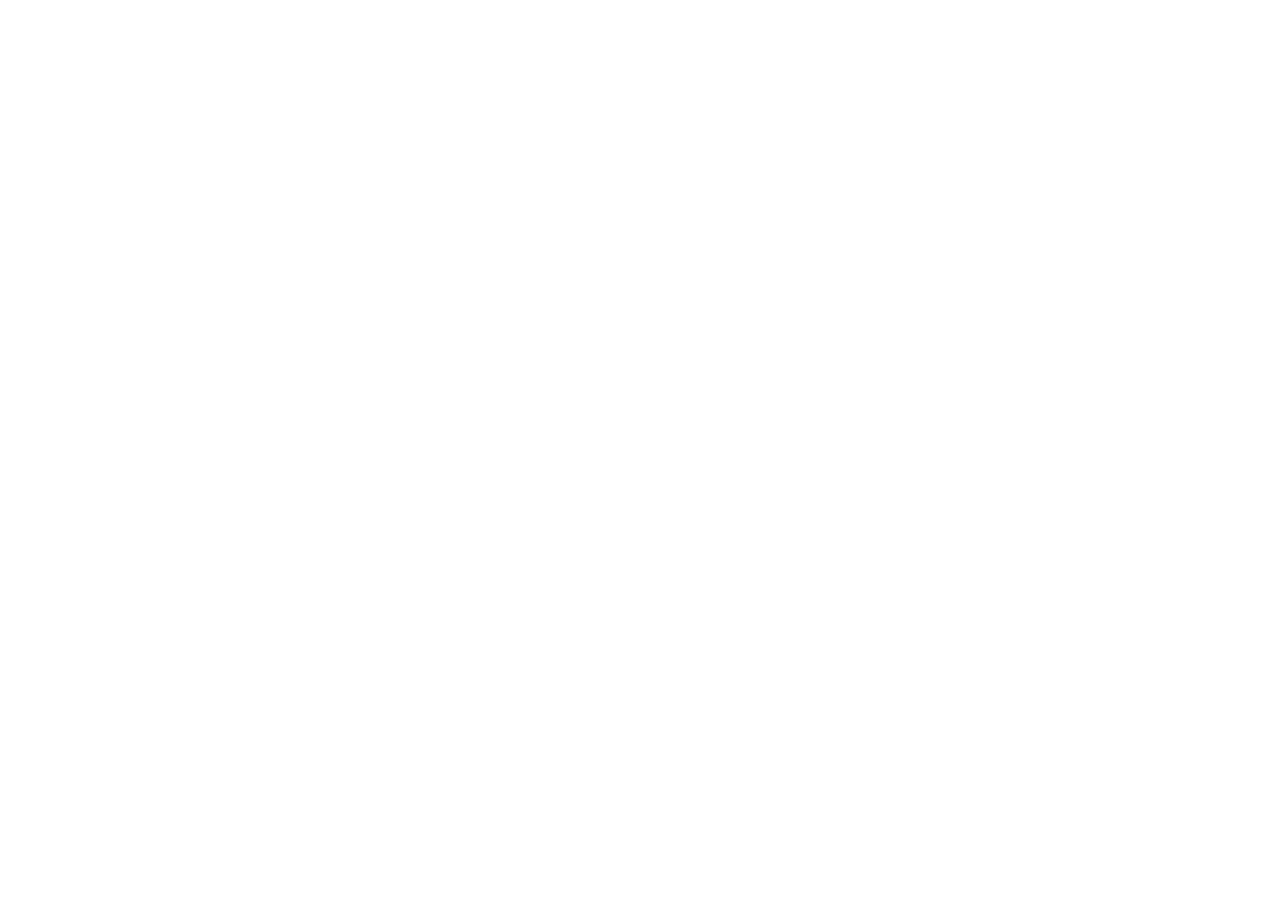
==== about.html @ c3130eba "add about.html" ====
<!DOCTYPE html>
<html lang="en">

<head>
    <meta charset="UTF-8">
    <meta name="viewport" content="width=device-width, initial-scale=1.0">
    <title>Document</title>
</head>

<body>

</body>

</html>
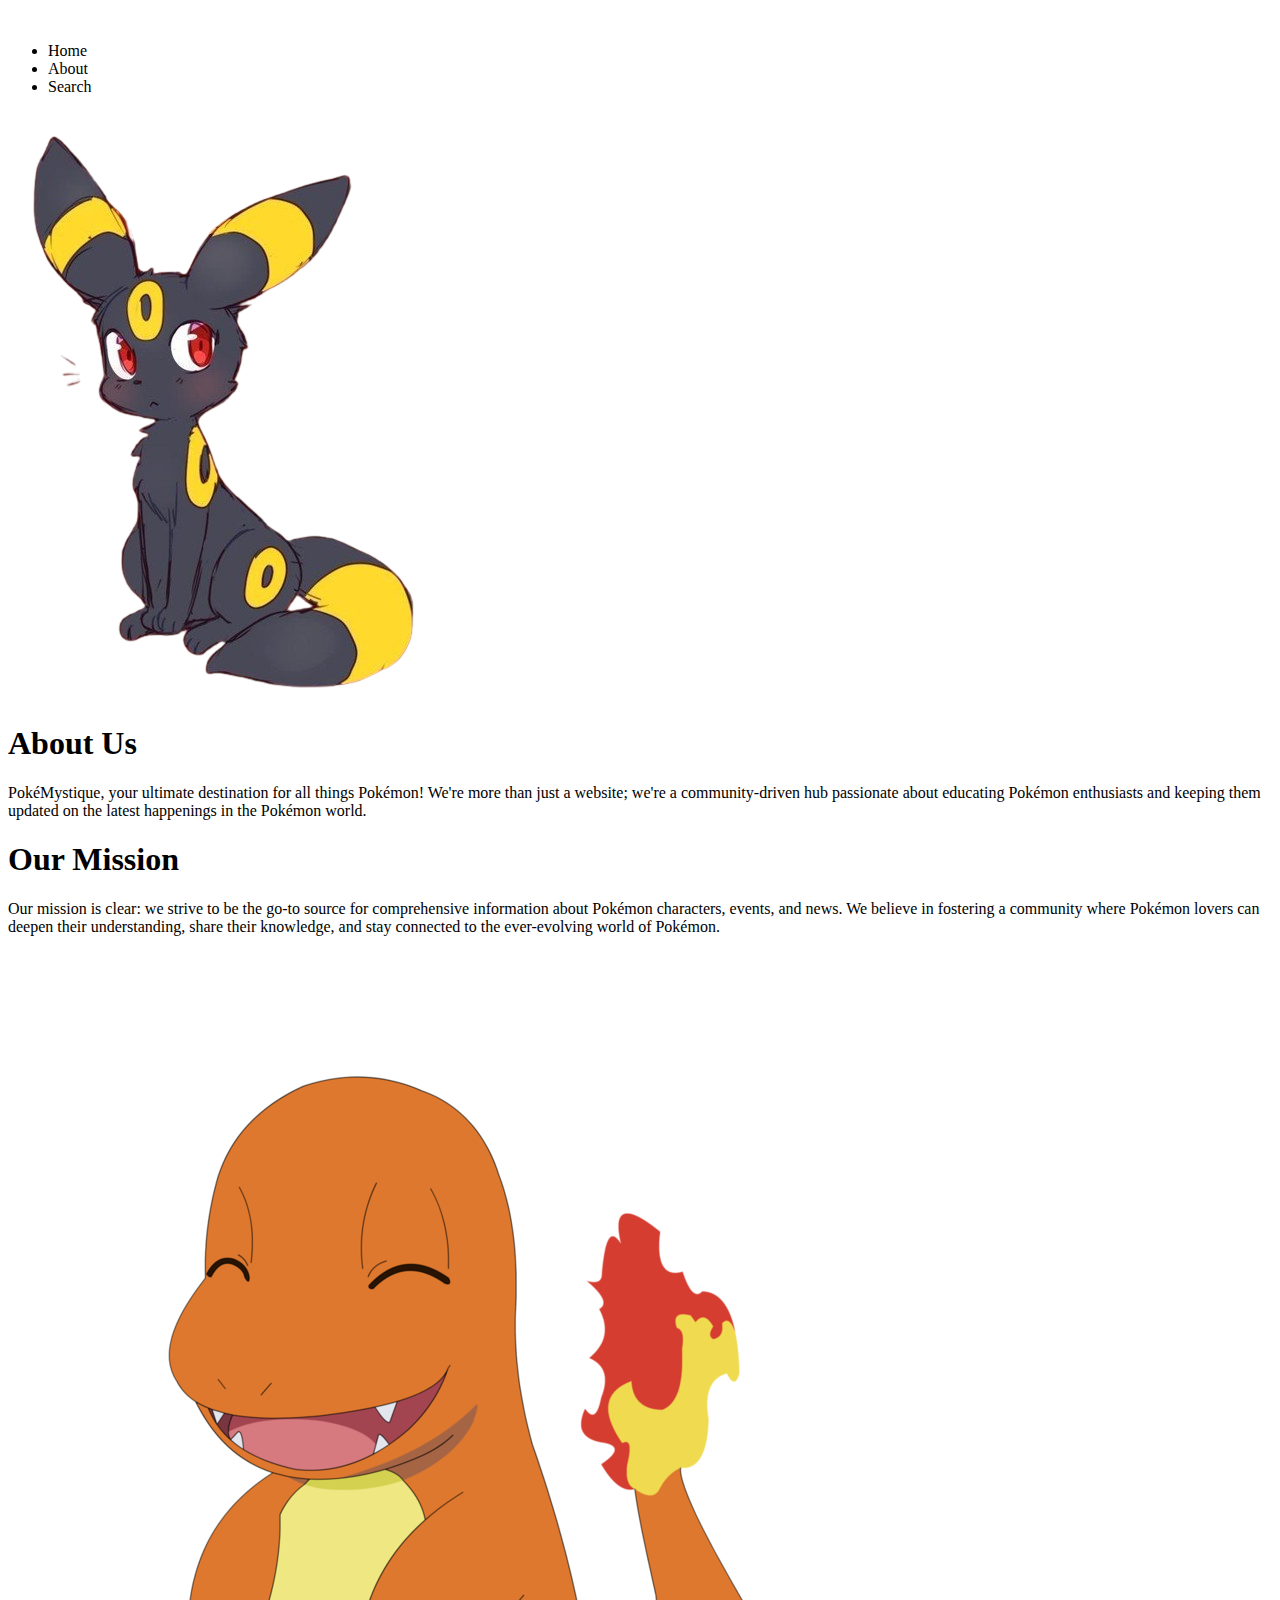
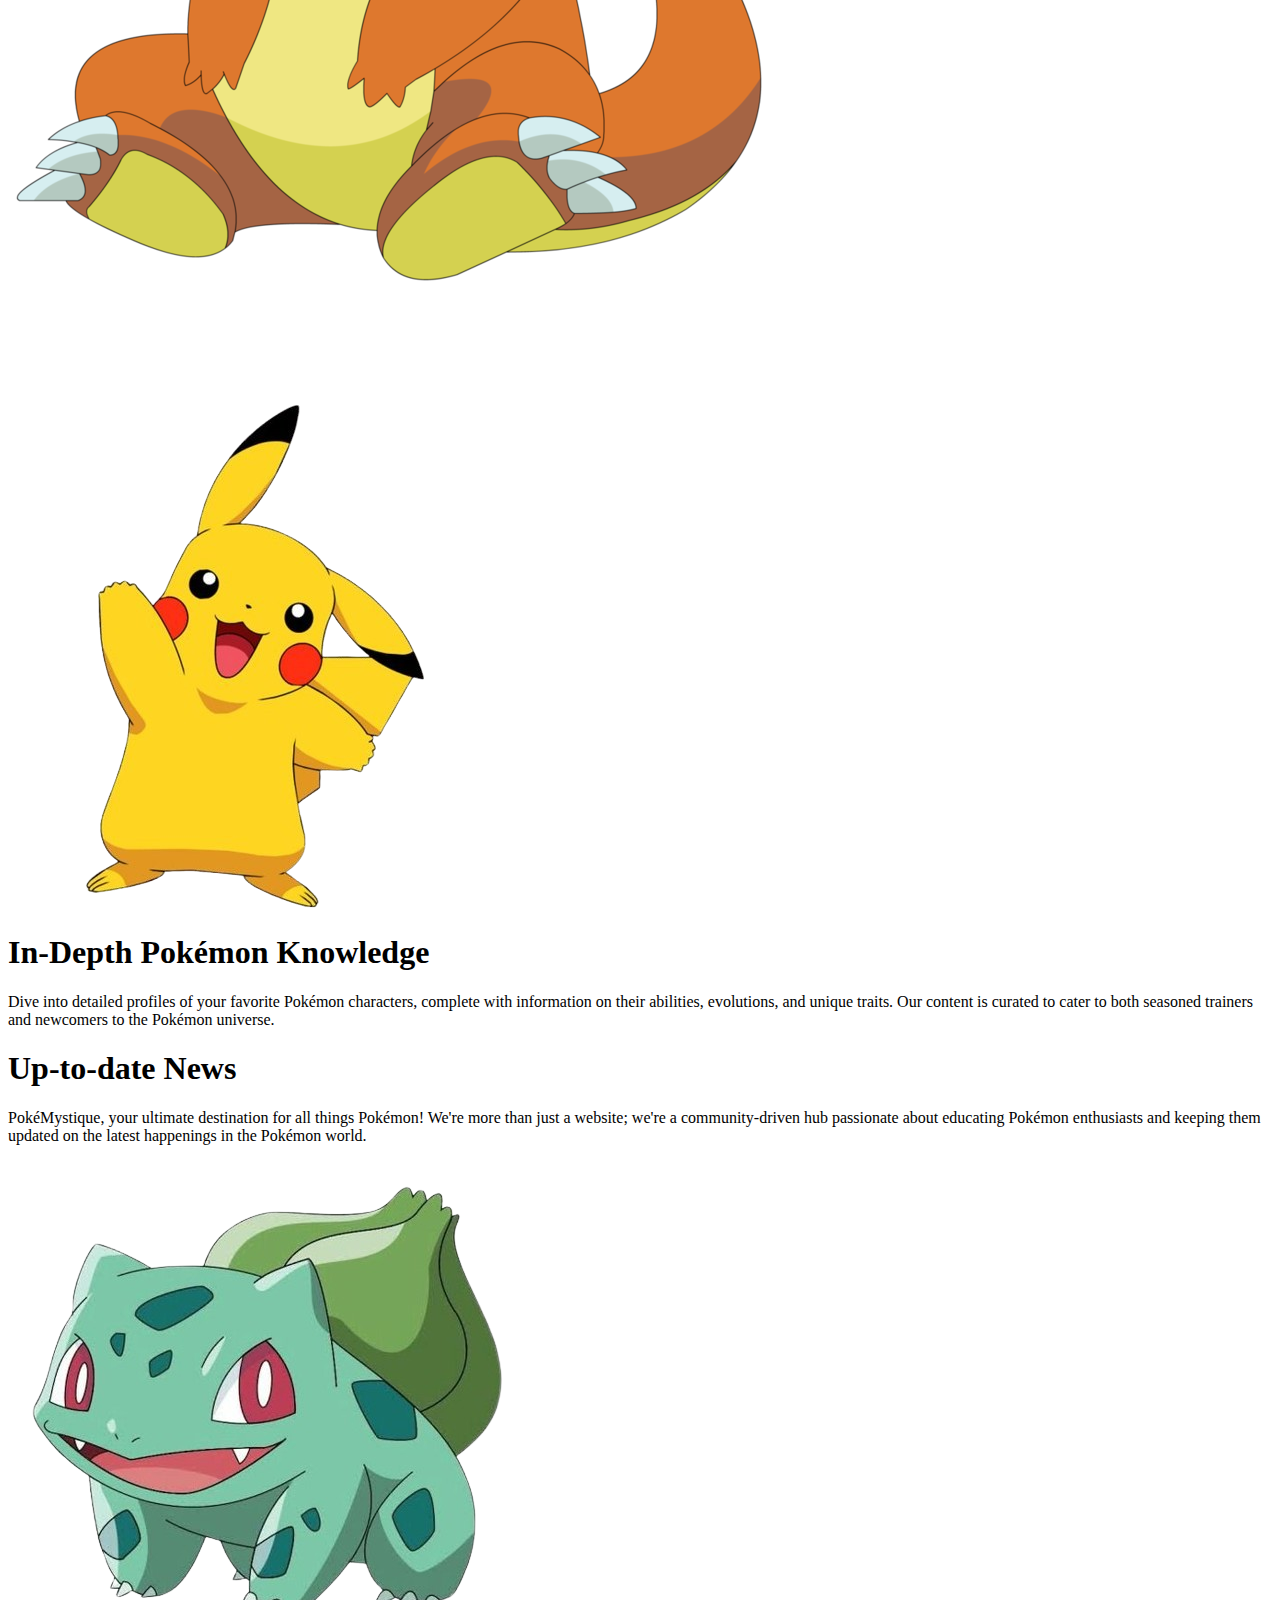
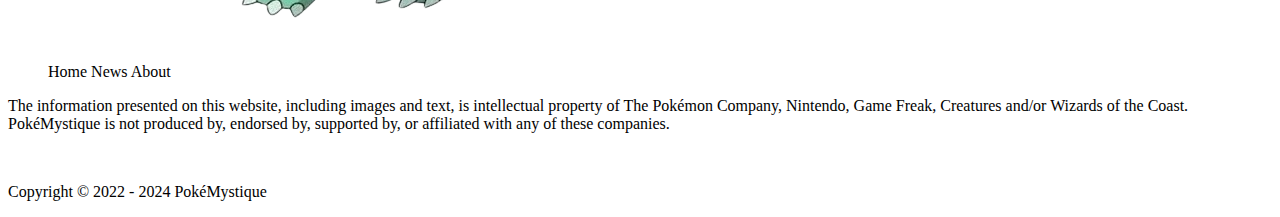
==== commit b77868df: "add about page rename imgs" ====
--- a/about.html
+++ b/about.html
@@ -4,10 +4,81 @@
 <head>
     <meta charset="UTF-8">
     <meta name="viewport" content="width=device-width, initial-scale=1.0">
-    <title>Document</title>
+    <title>About Us</title>
 </head>
 
 <body>
+    <nav class="nav-bar-section">
+        <div id="nav-bar-img-section"> <img id="nav-bar-img"></div>
+        <ul id="nav-bar-list-section">
+            <li class="nav-bar-list">Home</li>
+            <li class="nav-bar-list">About</li>
+            <li class="nav-bar-list">Search</li>
+        </ul>
+    </nav>
+
+    <div class="main-container">
+        <div class="main-about-us">
+            <div class="main-img">
+                <img src="./Assets/Umbreon3.png" alt="">
+            </div>
+            <div class="main-hero">
+                <h1 class="main-title">About Us</h1>
+                <p class="main-paragraph">PokéMystique, your ultimate destination for all things Pokémon! We're more
+                    than just a website; we're a community-driven hub passionate about educating Pokémon enthusiasts and
+                    keeping them updated on the latest happenings in the Pokémon world.</p>
+            </div>
+            <div class="main-about-us">
+
+                <div class="main-hero">
+                    <h1 class="main-title">Our Mission
+                    </h1>
+                    <p class="main-paragraph"> Our mission is clear: we strive to be the go-to source for comprehensive
+                        information about Pokémon characters, events, and news. We believe in fostering a community
+                        where Pokémon lovers can deepen their understanding, share their knowledge, and stay connected
+                        to the ever-evolving world of Pokémon.</p>
+                </div>
+                <div class="main-img"><img src="./Assets/dragon.png" alt=""></div>
+                <div class="main-about-us">
+                    <div class="main-img"><img src="./Assets/pikachu.png" alt=""></div>
+                    <div class="main-hero">
+                        <h1 class="main-title">In-Depth Pokémon Knowledge</h1>
+                        <p class="main-paragraph">Dive into detailed profiles of your favorite Pokémon characters,
+                            complete with information on their abilities, evolutions, and unique traits. Our content is
+                            curated to cater to both seasoned trainers and newcomers to the Pokémon universe.</p>
+                    </div>
+                    <div class="main-about-us">
+
+                        <div class="main-hero">
+                            <h1 class="main-title">Up-to-date News</h1>
+                            <p class="main-paragraph">PokéMystique, your ultimate destination for all things Pokémon!
+                                We're more than just a website; we're a community-driven hub passionate about educating
+                                Pokémon enthusiasts and keeping them updated on the latest happenings in the Pokémon
+                                world.</p>
+                        </div>
+                        <div class="main-img"><img src="./Assets/green.png" alt=""></div>
+
+                    </div>
+                </div>
+
+                <footer>
+                    <div id="footer-bar">
+                        <ul>
+                            <ls>Home</ls>
+                            <ls>News</ls>
+                            <ls>About</ls>
+                        </ul>
+                    </div>
+                    <div id="footer-p">
+                        <p>The information presented on this website, including images and text, is intellectual
+                            property of The Pokémon Company, Nintendo, Game Freak, Creatures and/or Wizards of the
+                            Coast. PokéMystique is not produced by, endorsed by, supported by, or affiliated with any of
+                            these companies.
+                        </p>
+                        <br>
+                        <p>Copyright © 2022 - 2024 PokéMystique</p>
+                    </div>
+                </footer>
 
 </body>
 
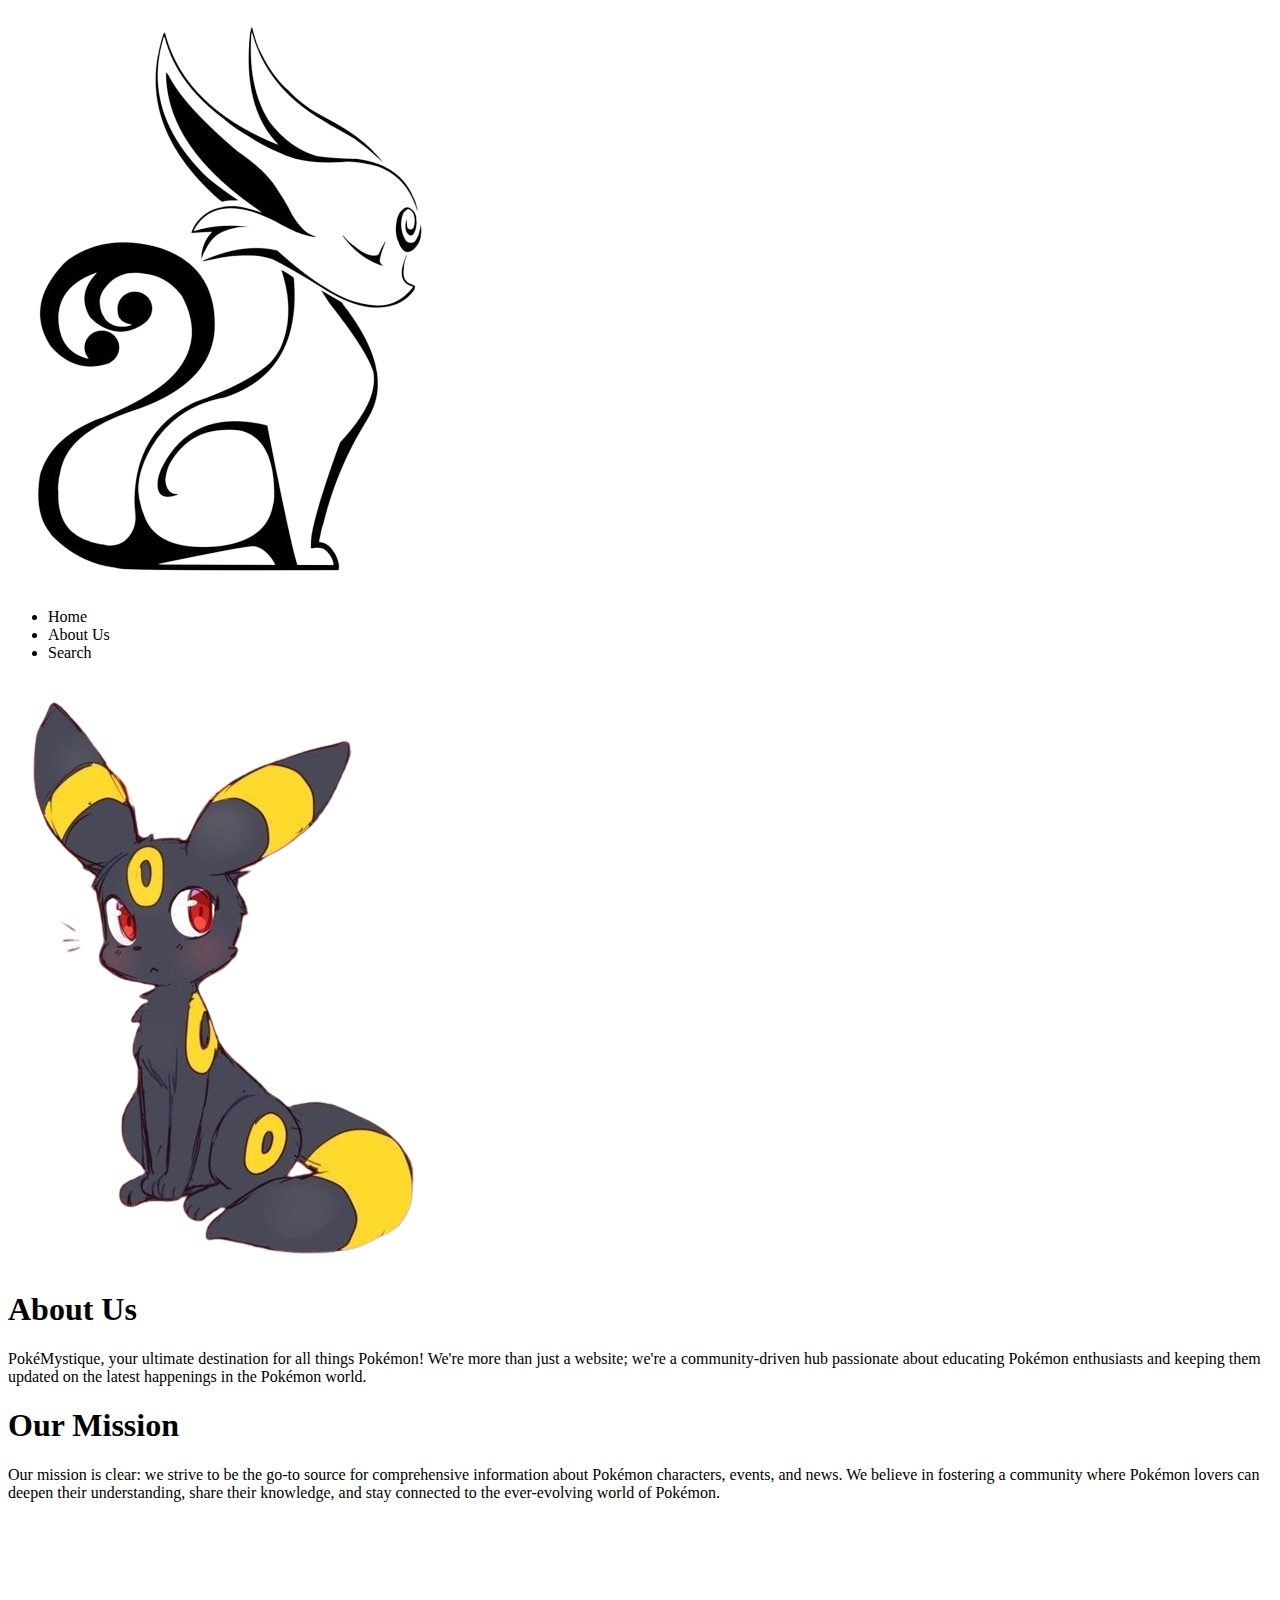
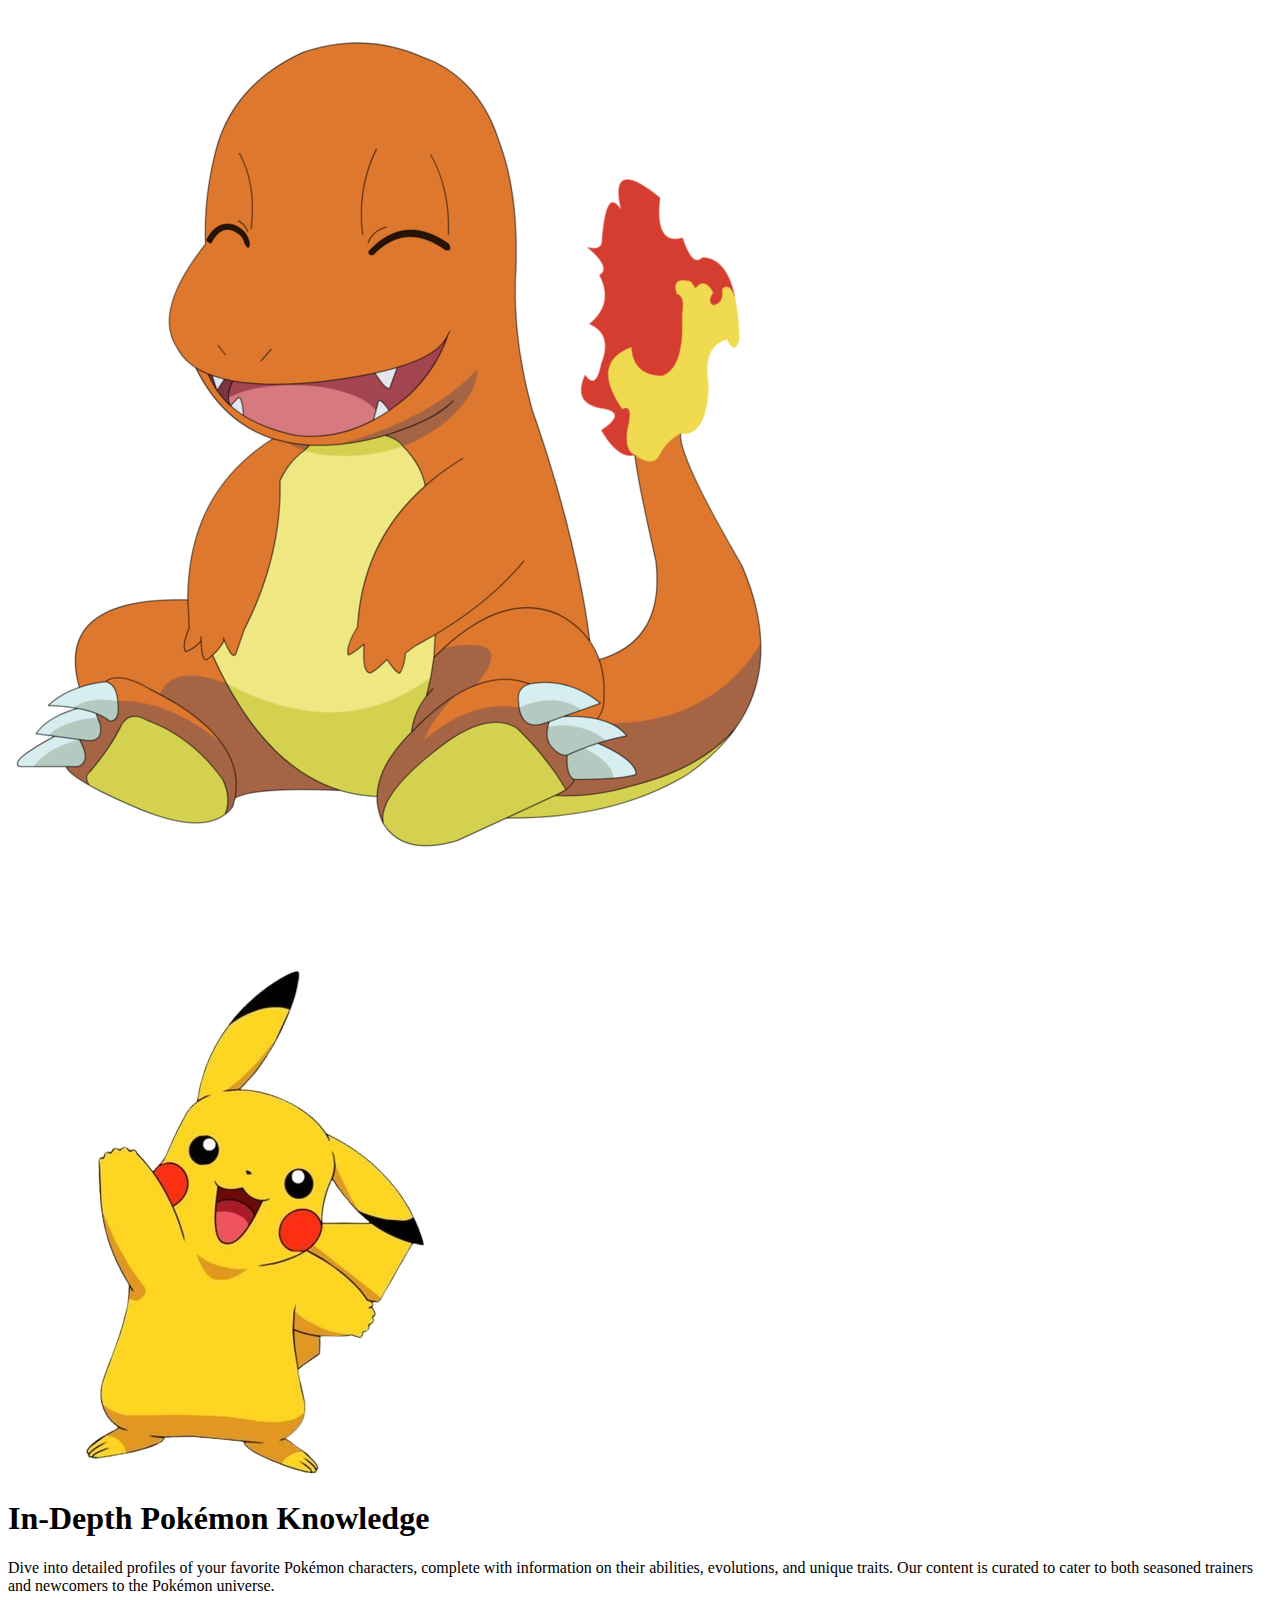
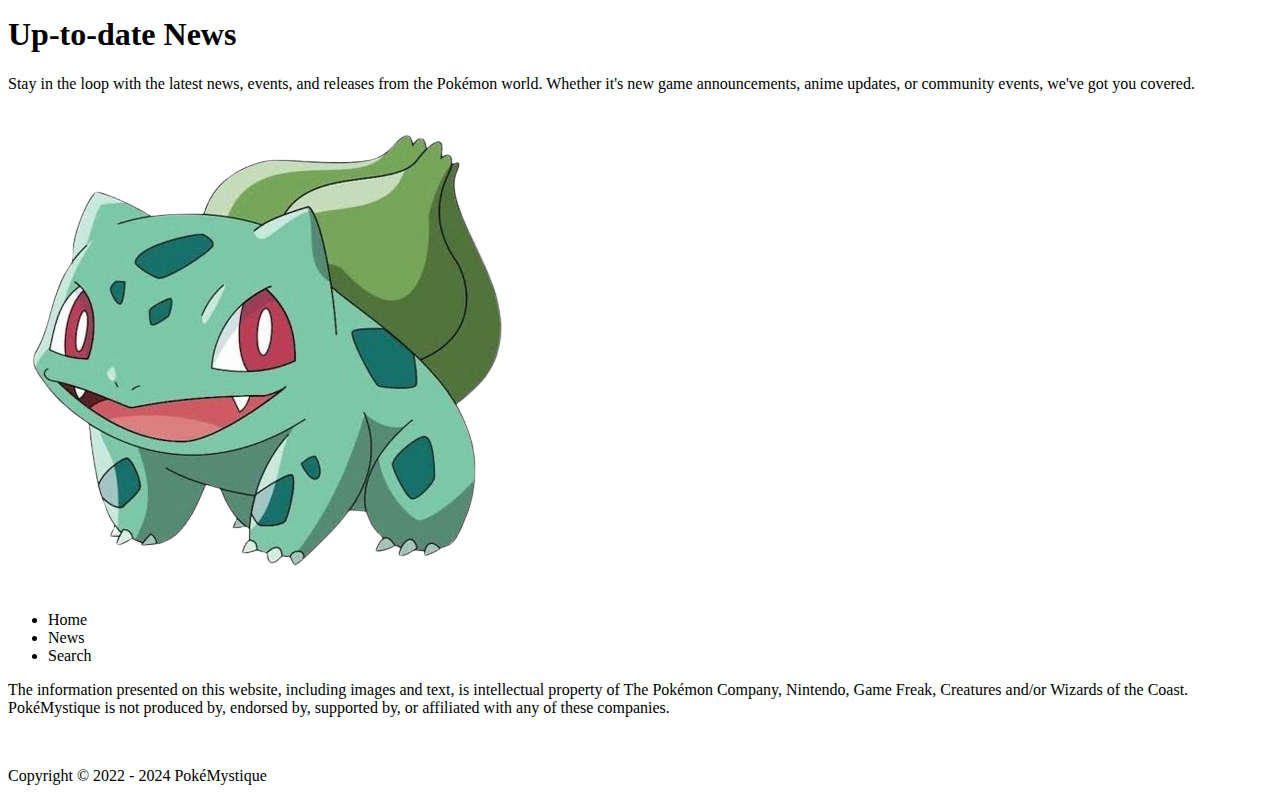
==== commit 4bef9e7c: "I modified the HTML page for About Us" ====
--- a/about.html
+++ b/about.html
@@ -1,85 +1,94 @@
 <!DOCTYPE html>
 <html lang="en">
-
 <head>
     <meta charset="UTF-8">
     <meta name="viewport" content="width=device-width, initial-scale=1.0">
-    <title>About Us</title>
+    <title>PokéMystique | About</title>
 </head>
-
 <body>
-    <nav class="nav-bar-section">
-        <div id="nav-bar-img-section"> <img id="nav-bar-img"></div>
-        <ul id="nav-bar-list-section">
-            <li class="nav-bar-list">Home</li>
-            <li class="nav-bar-list">About</li>
-            <li class="nav-bar-list">Search</li>
-        </ul>
-    </nav>
-
-    <div class="main-container">
-        <div class="main-about-us">
-            <div class="main-img">
-                <img src="./Assets/Umbreon3.png" alt="">
+    <div id="top-container">
+        <!-- NAV SECTION -->
+        <nav>
+            <div id="nav-bar-img">
+                <img src="./Assets/logo.png">
             </div>
-            <div class="main-hero">
-                <h1 class="main-title">About Us</h1>
-                <p class="main-paragraph">PokéMystique, your ultimate destination for all things Pokémon! We're more
+            <ul id="nav-bar-list">
+                <li class="nav-lists">Home</li>
+                <li class="nav-lists">About Us</li>
+                <li class="nav-lists">Search</li>
+            </ul>
+        </nav>
+        <!-- NAV SECTION -->
+        <!-- MAIN SECTION FOR THE ABOUT US PAGE -->
+        <!-- FIRST CARD -->
+        <div class="about-us-card">
+            <div class="about-us-div-img">
+                <img class="about-us-img" src="./Assets/Umbreon3.png">
+            </div>
+            <div class="about-us-description">
+                <h1 class="about-us-title">About Us</h1>
+                <p class="about-us-p">PokéMystique, your ultimate destination for all things Pokémon! We're more
                     than just a website; we're a community-driven hub passionate about educating Pokémon enthusiasts and
                     keeping them updated on the latest happenings in the Pokémon world.</p>
             </div>
-            <div class="main-about-us">
-
-                <div class="main-hero">
-                    <h1 class="main-title">Our Mission
-                    </h1>
-                    <p class="main-paragraph"> Our mission is clear: we strive to be the go-to source for comprehensive
-                        information about Pokémon characters, events, and news. We believe in fostering a community
-                        where Pokémon lovers can deepen their understanding, share their knowledge, and stay connected
-                        to the ever-evolving world of Pokémon.</p>
-                </div>
-                <div class="main-img"><img src="./Assets/dragon.png" alt=""></div>
-                <div class="main-about-us">
-                    <div class="main-img"><img src="./Assets/pikachu.png" alt=""></div>
-                    <div class="main-hero">
-                        <h1 class="main-title">In-Depth Pokémon Knowledge</h1>
-                        <p class="main-paragraph">Dive into detailed profiles of your favorite Pokémon characters,
-                            complete with information on their abilities, evolutions, and unique traits. Our content is
-                            curated to cater to both seasoned trainers and newcomers to the Pokémon universe.</p>
-                    </div>
-                    <div class="main-about-us">
-
-                        <div class="main-hero">
-                            <h1 class="main-title">Up-to-date News</h1>
-                            <p class="main-paragraph">PokéMystique, your ultimate destination for all things Pokémon!
-                                We're more than just a website; we're a community-driven hub passionate about educating
-                                Pokémon enthusiasts and keeping them updated on the latest happenings in the Pokémon
-                                world.</p>
-                        </div>
-                        <div class="main-img"><img src="./Assets/green.png" alt=""></div>
-
-                    </div>
-                </div>
-
-                <footer>
-                    <div id="footer-bar">
-                        <ul>
-                            <ls>Home</ls>
-                            <ls>News</ls>
-                            <ls>About</ls>
-                        </ul>
-                    </div>
-                    <div id="footer-p">
-                        <p>The information presented on this website, including images and text, is intellectual
-                            property of The Pokémon Company, Nintendo, Game Freak, Creatures and/or Wizards of the
-                            Coast. PokéMystique is not produced by, endorsed by, supported by, or affiliated with any of
-                            these companies.
-                        </p>
-                        <br>
-                        <p>Copyright © 2022 - 2024 PokéMystique</p>
-                    </div>
-                </footer>
-
+        </div>
+<!-- FIRST CARD -->
+<!-- SECOND CARD -->
+        <div class="about-us-card">
+            <div class="about-us-description">
+                <h1 class="about-us-title">Our Mission</h1>
+                <p class="about-us-p">Our mission is clear: we strive to be the go-to source for comprehensive
+                    information about Pokémon characters, events, and news. We believe in fostering a community
+                    where Pokémon lovers can deepen their understanding, share their knowledge, and stay connected
+                    to the ever-evolving world of Pokémon.</p>
+            </div>
+            <div class="about-us-div-img">
+                <img class="about-us-img" src="./Assets/dragon.png">
+            </div>
+        </div>
+<!-- SECOND CARD -->
+<!-- THIRD CARD -->
+        <div class="about-us-card">
+            <div class="about-us-div-img">
+                <img class="about-us-img" src="./Assets/pikachu.png">
+            </div>
+            <div class="about-us-description">
+                <h1 class="about-us-title">In-Depth Pokémon Knowledge</h1>
+                <p class="about-us-p">Dive into detailed profiles of your favorite Pokémon characters,
+                    complete with information on their abilities, evolutions, and unique traits. Our content is
+                    curated to cater to both seasoned trainers and newcomers to the Pokémon universe.</p>
+            </div>
+        </div>
+<!-- THIRD CARD -->
+<!-- FOURTH CARD -->
+        <div class="about-us-card">
+            <div class="about-us-description">
+                <h1 class="about-us-title">Up-to-date News</h1>
+                <p class="about-us-p">Stay in the loop with the latest news, events, and releases from the Pokémon world. 
+                    Whether it's new game announcements, anime updates, or community events, we've got you covered.</p>
+            </div>
+            <div class="about-us-div-img">
+                <img class="about-us-img" src="./Assets/green.png">
+            </div>
+        </div>
+        <!-- FOURTH CARD -->
+    </div>
+    <footer>
+        <div id="footer-nav-div">
+            <ul id="footer-nav">
+                <li class="footer-lists">Home</li>
+                <li class="footer-lists">News</li>
+                <li class="footer-lists">Search</li>
+            </ul>
+        </div>
+        <div id="footer-p">
+            <p>The information presented on this website, including images and text, is intellectual
+                property of The Pokémon Company, Nintendo, Game Freak, Creatures and/or Wizards of the
+                Coast. PokéMystique is not produced by, endorsed by, supported by, or affiliated with any of
+                these companies.</p>
+                <br>
+                <p>Copyright © 2022 - 2024 PokéMystique</p>
+        </div>
+    </footer>
 </body>
-
 </html>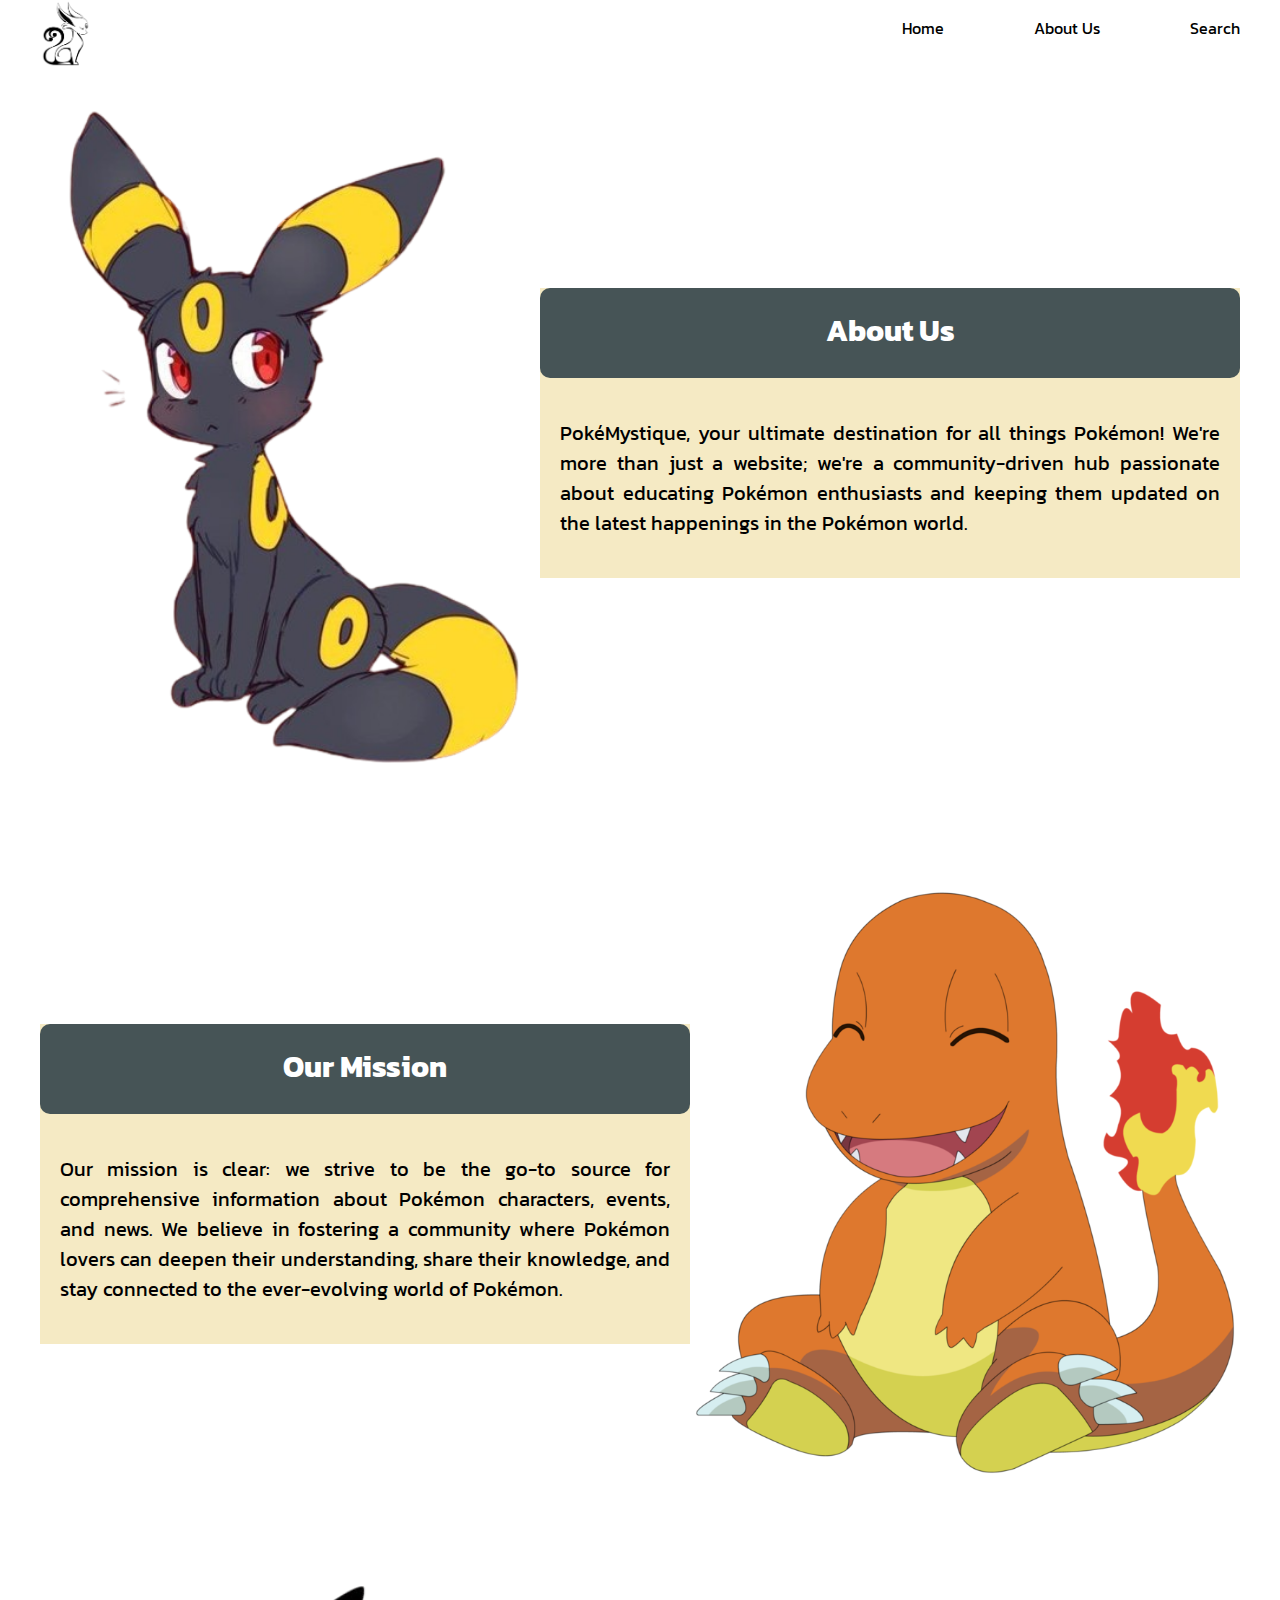
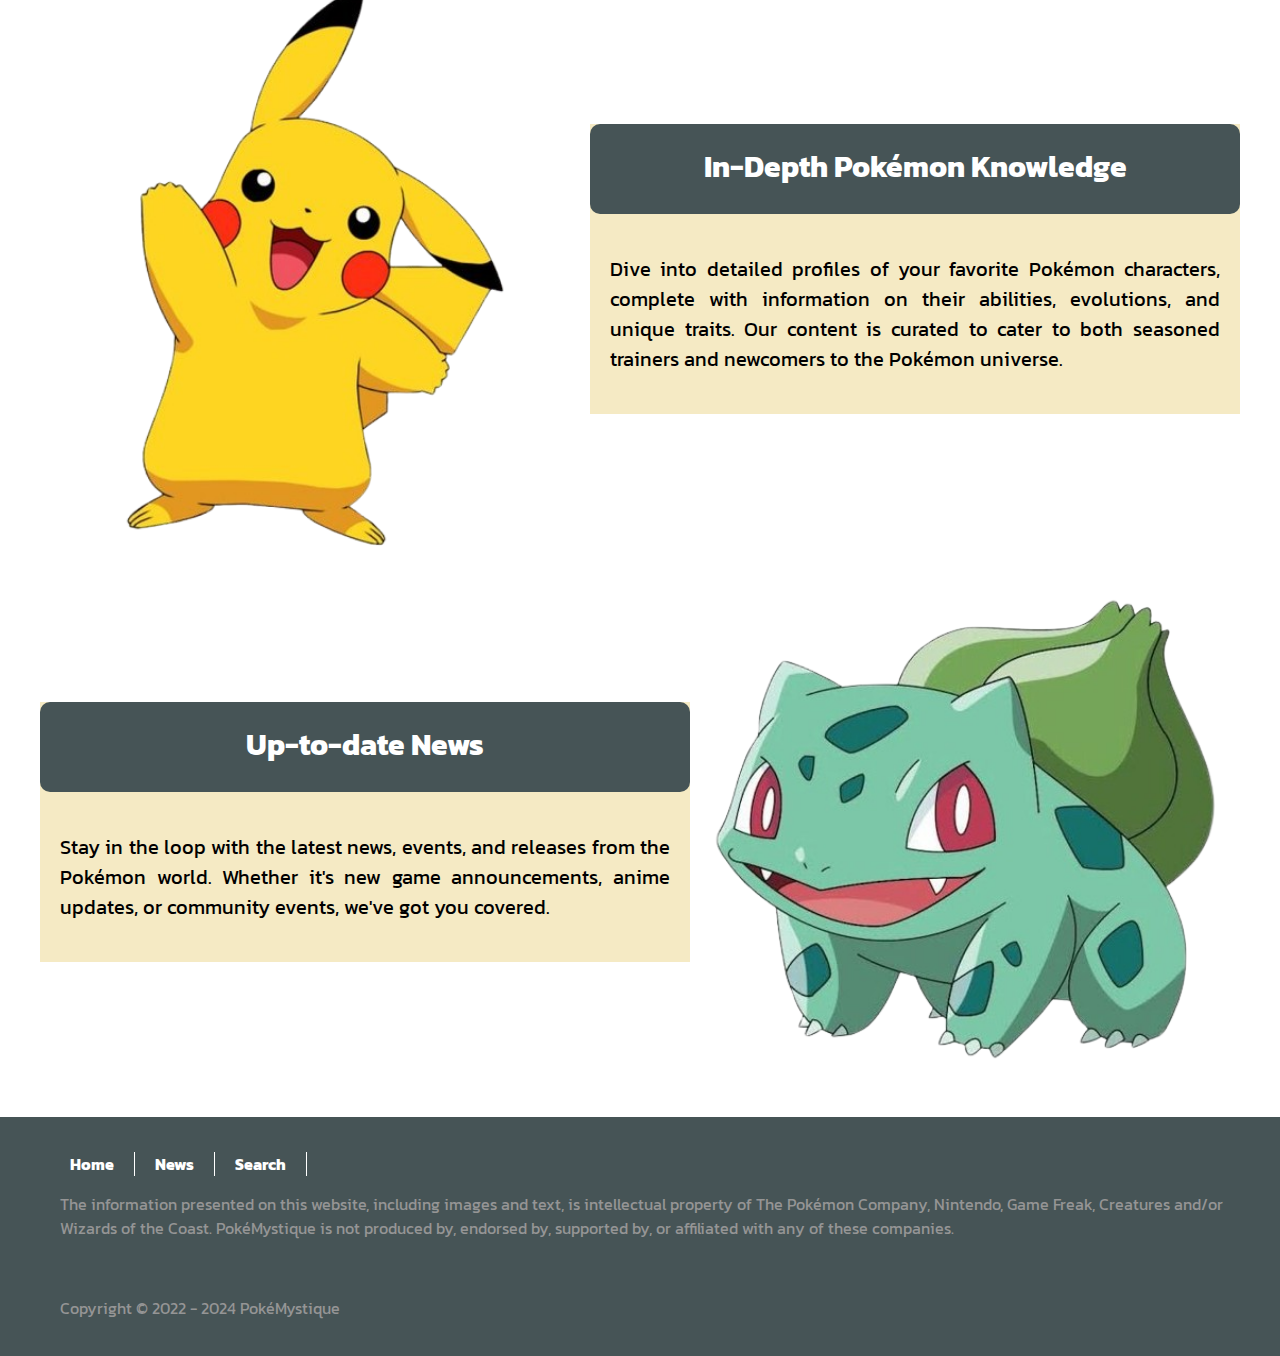
==== commit fbc3ae6a: "i add about,css and add list.js" ====
--- a/about.html
+++ b/about.html
@@ -4,13 +4,17 @@
     <meta charset="UTF-8">
     <meta name="viewport" content="width=device-width, initial-scale=1.0">
     <title>PokéMystique | About</title>
+    <link rel="stylesheet" href="about.css">
+    <link
+        href="https://fonts.googleapis.com/css2?family=Kanit:ital,wght@0,100;0,200;0,300;0,400;0,500;0,600;0,700;0,800;0,900;1,100;1,200;1,300;1,400;1,500;1,600;1,700;1,800;1,900&display=swap"
+        rel="stylesheet">
 </head>
 <body>
     <div id="top-container">
         <!-- NAV SECTION -->
-        <nav>
-            <div id="nav-bar-img">
-                <img src="./Assets/logo.png">
+        <nav class="nav-bar-section">
+            <div >
+                <img src="./Assets/logo.png" id="nav-bar-img">
             </div>
             <ul id="nav-bar-list">
                 <li class="nav-lists">Home</li>
@@ -21,9 +25,10 @@
         <!-- NAV SECTION -->
         <!-- MAIN SECTION FOR THE ABOUT US PAGE -->
         <!-- FIRST CARD -->
+        <div class="card-section">
         <div class="about-us-card">
             <div class="about-us-div-img">
-                <img class="about-us-img" src="./Assets/Umbreon3.png">
+                <img id="about-img" class="about-us-img" src="./Assets/Umbreon3.png">
             </div>
             <div class="about-us-description">
                 <h1 class="about-us-title">About Us</h1>
@@ -70,7 +75,8 @@
             <div class="about-us-div-img">
                 <img class="about-us-img" src="./Assets/green.png">
             </div>
-        </div>
+        </div> 
+    </div>
         <!-- FOURTH CARD -->
     </div>
     <footer>
--- a/about.css
+++ b/about.css
@@ -0,0 +1,80 @@
+:root {
+  --primary: #465456;
+  --secondary: rgb(236, 213, 139, 51%);
+}
+body{font-family: "Kanit", sans-serif; margin: 0;}
+
+#top-container {
+  padding: 0px 40px;
+}
+/* NAV SECTION */
+.nav-bar-section {
+  display: flex;
+  justify-content: space-between;
+}
+#nav-bar-img {
+  width: 50px;
+}
+#nav-bar-list {
+  display: flex;
+  list-style: none;
+  gap: 90px;
+}
+/* NAV SECTION */
+.card-section {
+  display: flex;
+  flex-direction: column;
+}
+
+.about-us-card {
+  display: flex;
+  justify-content: space-around;
+  align-items: center;
+  margin: 10px 0px
+}
+
+.about-us-description {
+  display: flex;
+  flex-direction: column;
+  background-color: var(--secondary);
+  width: 700px;
+  height: auto;
+}
+.about-us-title {
+  background-color: var(--primary);
+  height: 300px;
+  margin: 0px;
+  border-radius: 10px;
+  padding: 20px;
+  text-align: center;
+  font-size: 30px;
+  color:white ;
+  height: 50px;
+
+}
+.about-us-img{
+  width: 550px;
+}
+#about-img{width: 500px;}
+
+.about-us-p{font-size: 20px;
+padding: 20px; text-align: justify;}
+
+footer{
+  background-color: var(--primary);
+  padding: 0px 30px;
+  padding-bottom: 20px;
+ margin: 0px;
+  
+}
+#footer-nav{color:white;
+display: flex;
+gap: 20px;
+padding-top: 35px;
+}
+ul{list-style: none;}
+.footer-lists{ border-right:1px solid white ; padding-right: 20px; font-weight: bold;}
+
+#footer-p{padding-left: 30px; color: #959595;}
+#about-list{font-weight: lighter;}
+
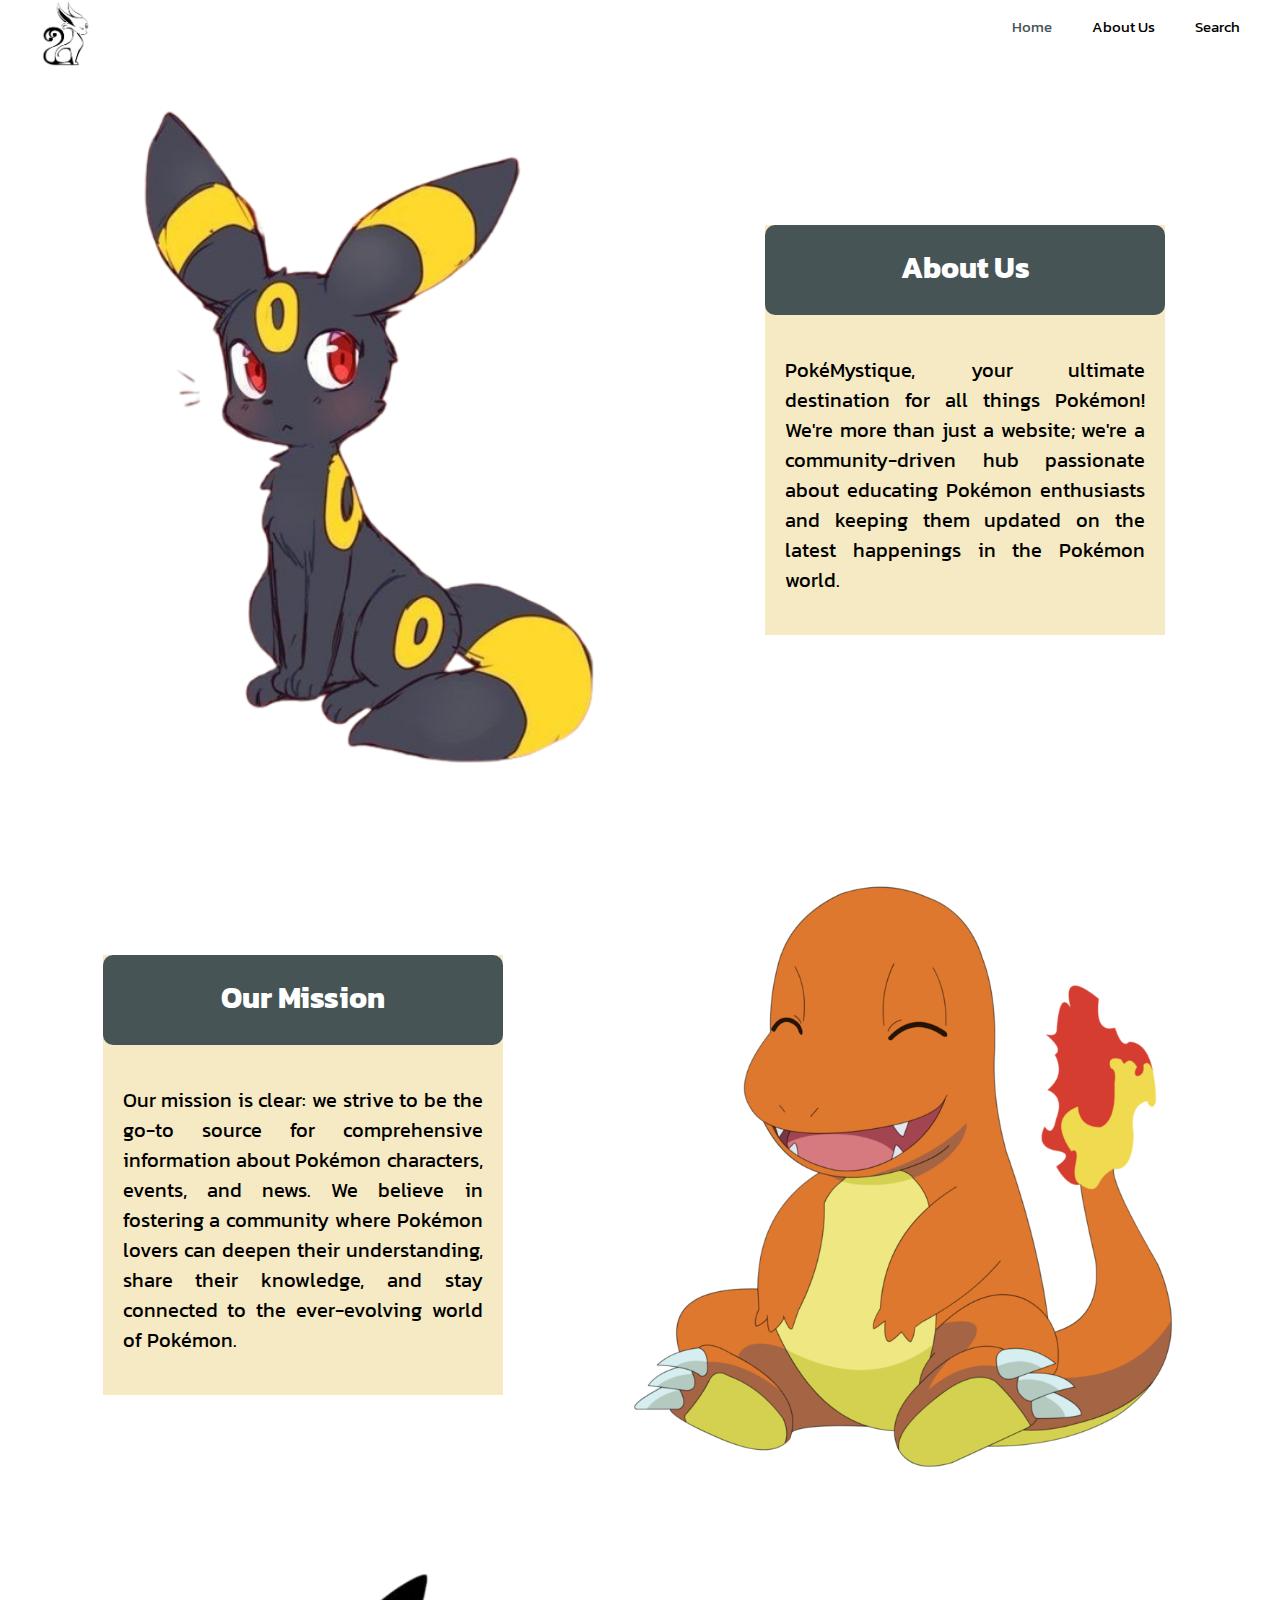
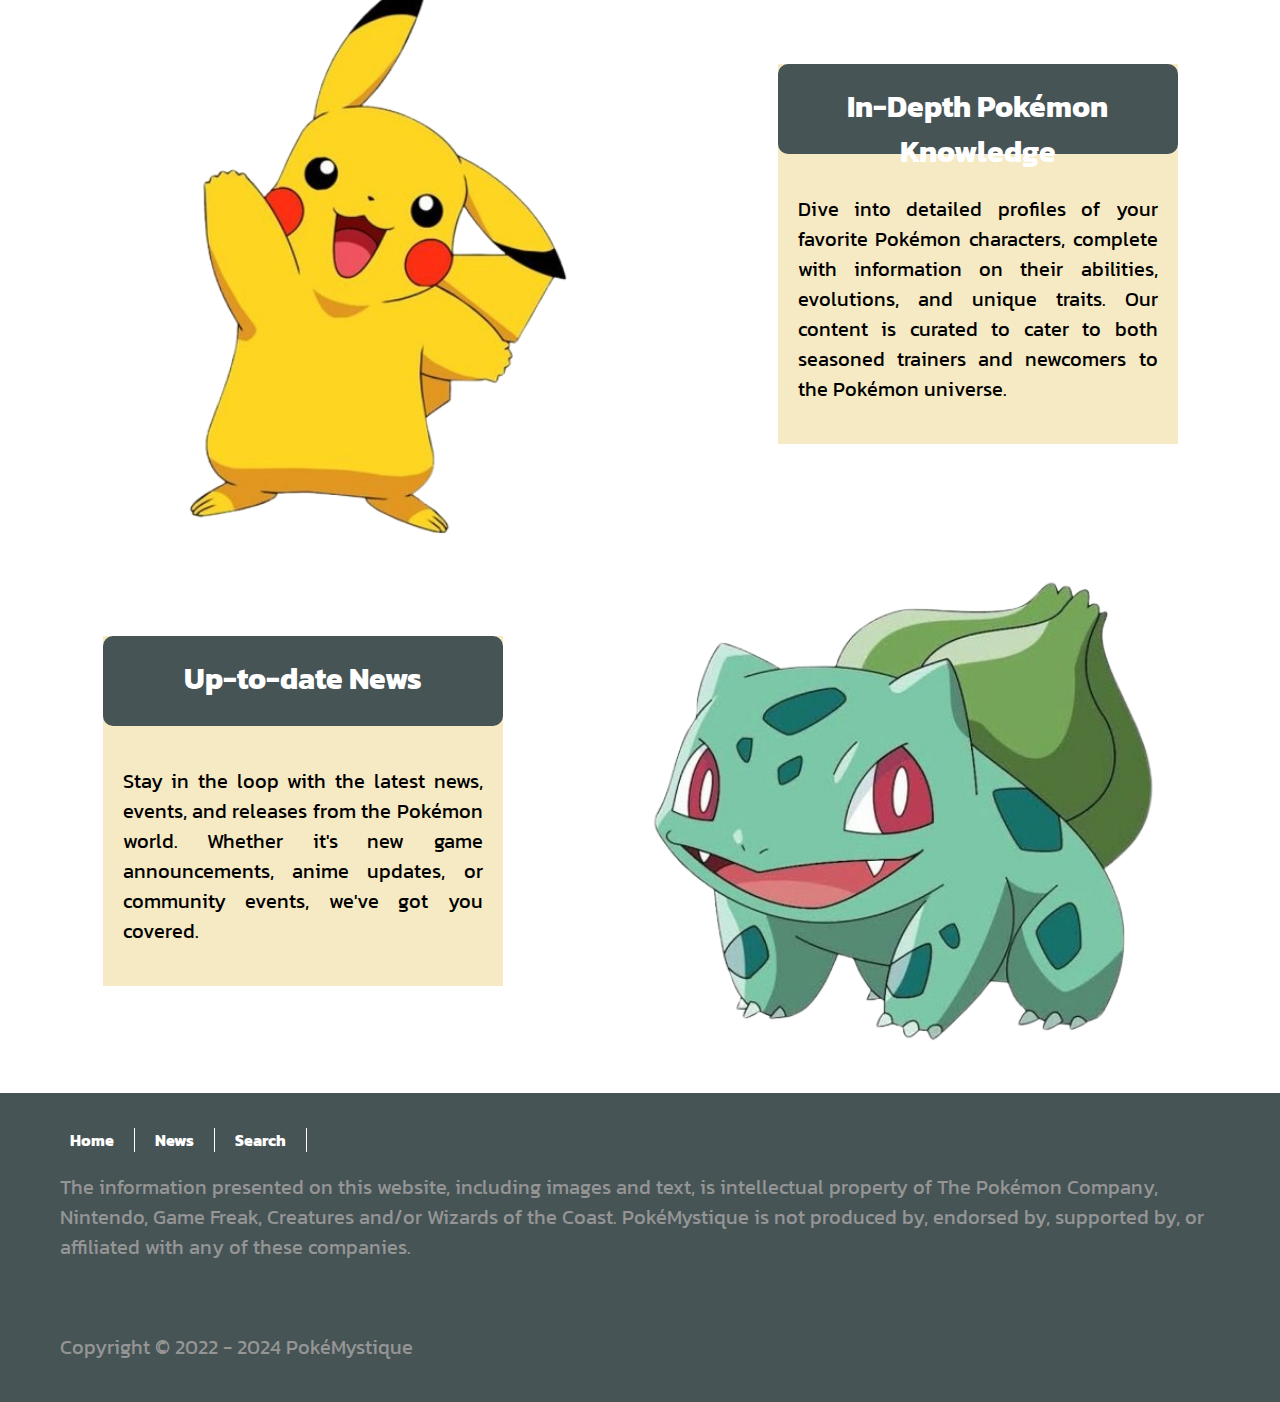
==== commit 5ef5eca2: "I added most-viewed.js and added the search bar.. I made the about page more responisve." ====
--- a/about.html
+++ b/about.html
@@ -17,7 +17,7 @@
                 <img src="./Assets/logo.png" id="nav-bar-img">
             </div>
             <ul id="nav-bar-list">
-                <li class="nav-lists">Home</li>
+                <li class="nav-lists"><a href="./index.html">Home</a></li>
                 <li class="nav-lists">About Us</li>
                 <li class="nav-lists">Search</li>
             </ul>
--- a/about.css
+++ b/about.css
@@ -78,3 +78,67 @@
 #footer-p{padding-left: 30px; color: #959595;}
 #about-list{font-weight: lighter;}
 
+a{text-decoration: none;
+color: #465456;}
+
+@media (max-width:767px){
+  .about-us-img{display: none;}
+
+  .about-us-description {
+    display: flex;
+    flex-direction: column;
+    background-color: var(--secondary);
+    width: 400px;
+    height: auto;
+  }
+  #nav-bar-list{gap: 15px;
+  font-size: 15px;}
+  #footer-p{font-size: 10px;}
+}
+@media(min-width:768px){
+  
+  .about-us-img{display: none;}
+
+  .about-us-description {
+    display: flex;
+    flex-direction: column;
+    background-color: var(--secondary);
+    width: 400px;
+    height: auto;
+  }
+  #nav-bar-list{gap: 15px;
+  font-size: 15px;}
+  #footer-p{font-size: 10px;}
+
+  @media(min-width:992px){
+    .about-us-img{display: block}
+
+    .about-us-description {
+      display: flex;
+      flex-direction: column;
+      background-color: var(--secondary);
+      width: 400px;
+      height: auto;
+    }
+    #nav-bar-list{gap: 90px;
+    font-size: 15px;}
+    #footer-p{font-size: 10px;}
+  }
+  }
+@media(min-width:1000px){
+  .about-us-img{display: block;}
+
+  .about-us-description {
+    display: flex;
+    flex-direction: column;
+    background-color: var(--secondary);
+    width: 400px;
+    height: auto;
+  }
+  #nav-bar-list{gap: 40px;
+  font-size: 15px;}
+  #footer-p{font-size: 20px;}
+}
+
+
+
